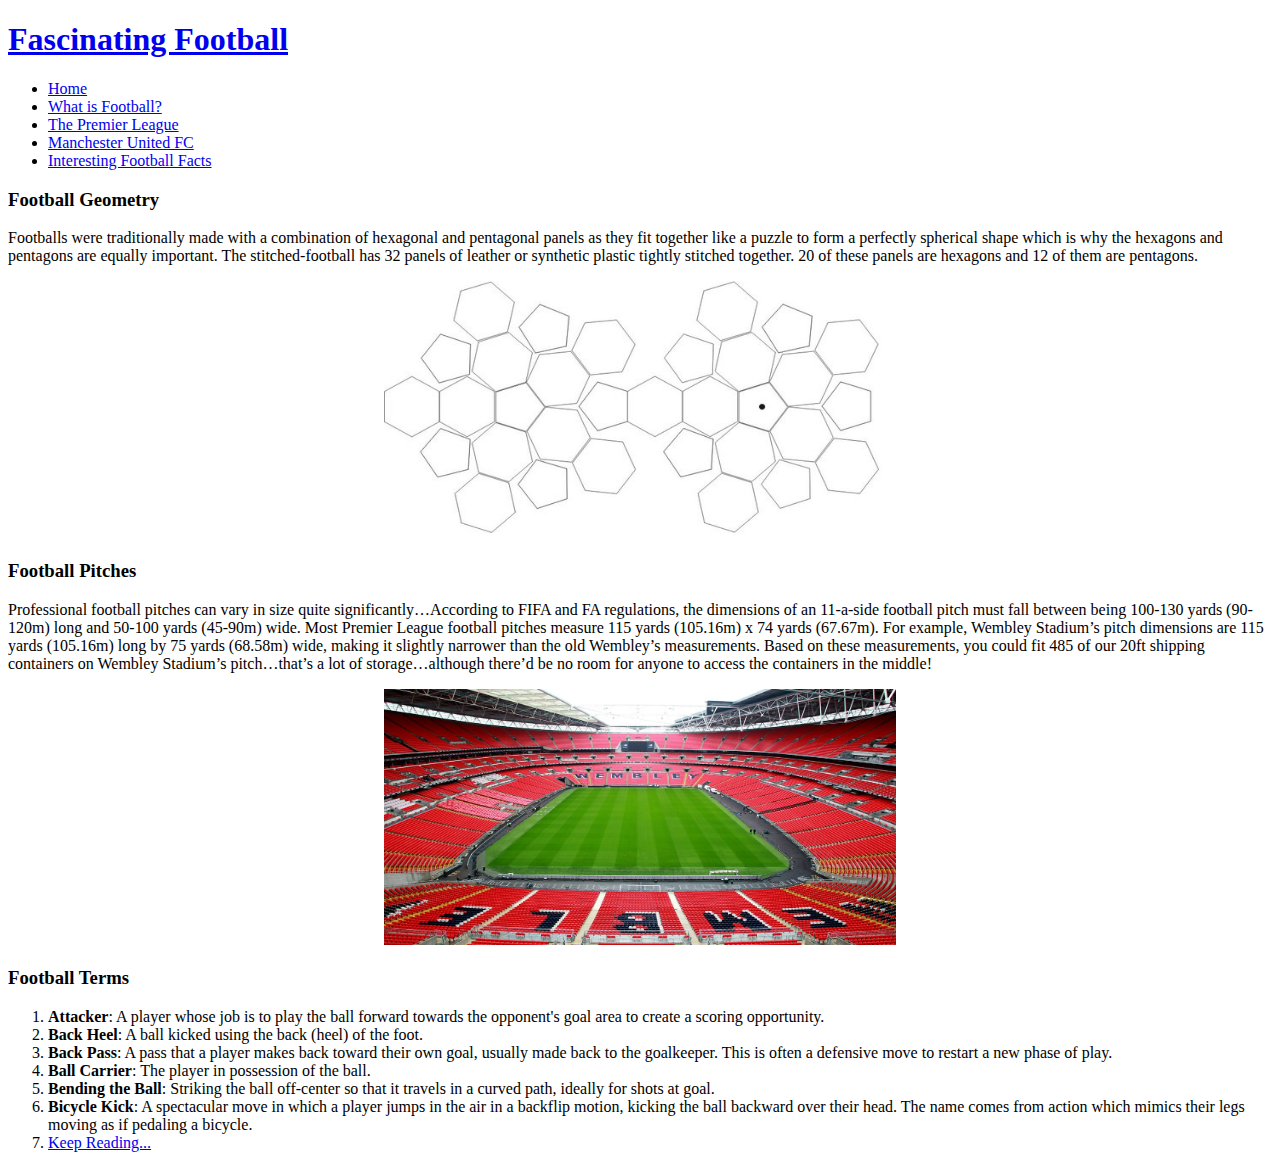
==== football-facts.html @ d6be0324 "Add files via upload" ====
<!DOCTYPE html>
<html lang="en">


	<head>
		<title>Football Fun</title>
		<meta charset="utf-8" />
		<meta name="viewport" content="width=device-width, initial-scale=1.0, user-scalable=no" />
		<link rel="stylesheet" href="assets/css/main.css" />
                
	</head>

	<body class="Manchester-united is-preload">

		<div id="page-wrapper">

			<!-- Header -->
				<section id="header">

					<!-- Logo -->
						<h1><a href="index.html">Fascinating Football</a></h1>

					<!-- Nav -->
						<nav id="nav">
							<ul>
								<li><a href="index.html">Home</a></li>
                                                                <li><a href="what-football.html">What is Football? </a></li>
								<li><a href="premier-league.html">The Premier League</a></li>
								<li><a href="manchester-united.html">Manchester United FC</a></li>
                                                                <li class="current"><a href="football-facts.gtml">Interesting Football Facts</a></li>
							</ul>
						</nav>

				</section>

			<!-- Main -->
				<section id="main">
					<div class="container">

						<!-- Content -->
							<article class="box post">
								<header>
									<h3>Football Geometry</h3>
                                                               
								<p> Footballs were traditionally made with a combination of hexagonal and pentagonal panels as they fit together like a puzzle to form a perfectly spherical shape which is why the hexagons and pentagons are equally important. The stitched-football has 32 panels of leather or synthetic plastic tightly stitched together. 20 of these panels are hexagons and 12 of them are pentagons. 								
                                                                </p>
                                                                </header>
                                                                <center>
 								      <a href="Ball Geometry" class="image featured"><img src="images/ball-geometry.jpg" alt="" style="width:512px;height:256px;" /></a>
                                                                </center>
                                               
								
								<section>
									<header>
										<h3>Football Pitches</h3>
									
									<p> Professional football pitches can vary in size quite significantly…According to FIFA and FA regulations, the dimensions of an 11-a-side football pitch must fall between being 100-130 yards (90-120m) long and 50-100 yards (45-90m) wide. Most Premier League football pitches measure 115 yards (105.16m) x 74 yards (67.67m). For example, Wembley Stadium’s pitch dimensions are 115 yards (105.16m) long by 75 yards (68.58m) wide, making it slightly narrower than the old Wembley’s measurements. Based on these measurements, you could fit 485 of our 20ft shipping containers on Wembley Stadium’s pitch…that’s a lot of storage…although there’d be no room for anyone to access the containers in the middle!
									</p>
                                                                        </header>
                                                                        <center>
 									      <a href="Wembley Pitch" class="image featured"><img src="images/wembley_pitch.jpg" alt="" style="width:512px;height:256px;" /></a>  
                                                                        </center>
								</section>

								<section>
									<header>
										<h3>Football Terms</h3>
									</header>
									<p>
								            <ol>
                                                                               <li><B>Attacker</B>: A player whose job is to play the ball forward towards the opponent's goal area to create a scoring opportunity.</li>
                                                                               <li><B>Back Heel</B>: A ball kicked using the back (heel) of the foot.</li>
                                                                               <li><B>Back Pass</B>: A pass that a player makes back toward their own goal, usually made back to the goalkeeper. This is often a defensive move to restart a new phase of play.</li>



                                                                               <li><B>Ball Carrier</B>: The player in possession of the ball.</li>
                                                                               <li><B>Bending the Ball</B>: Striking the ball off-center so that it travels in a curved path, ideally for shots at goal.</li>
                                                                               <li><B>Bicycle Kick</B>: A spectacular move in which a player jumps in the air in a backflip motion, kicking the ball backward over their head. The name comes from action which mimics their legs moving as if pedaling a bicycle.</li>
                                                                               <li><a href="https://www.topendsports.com/sport/soccer/terms.htm#:~:text=Football%20Terms,made%20back%20to%20the%20goalkeeper." target="_blank">Keep Reading...</a></li>
                                                                            </ol>
									</p>
								</section>
							</article>

					</div>
				</section>

		</div>

		<!-- Scripts -->
			<script src="assets/js/jquery.min.js"></script>
			<script src="assets/js/jquery.dropotron.min.js"></script>
			<script src="assets/js/browser.min.js"></script>
			<script src="assets/js/breakpoints.min.js"></script>
			<script src="assets/js/util.js"></script>
			<script src="assets/js/main.js"></script>

	</body>
</html>
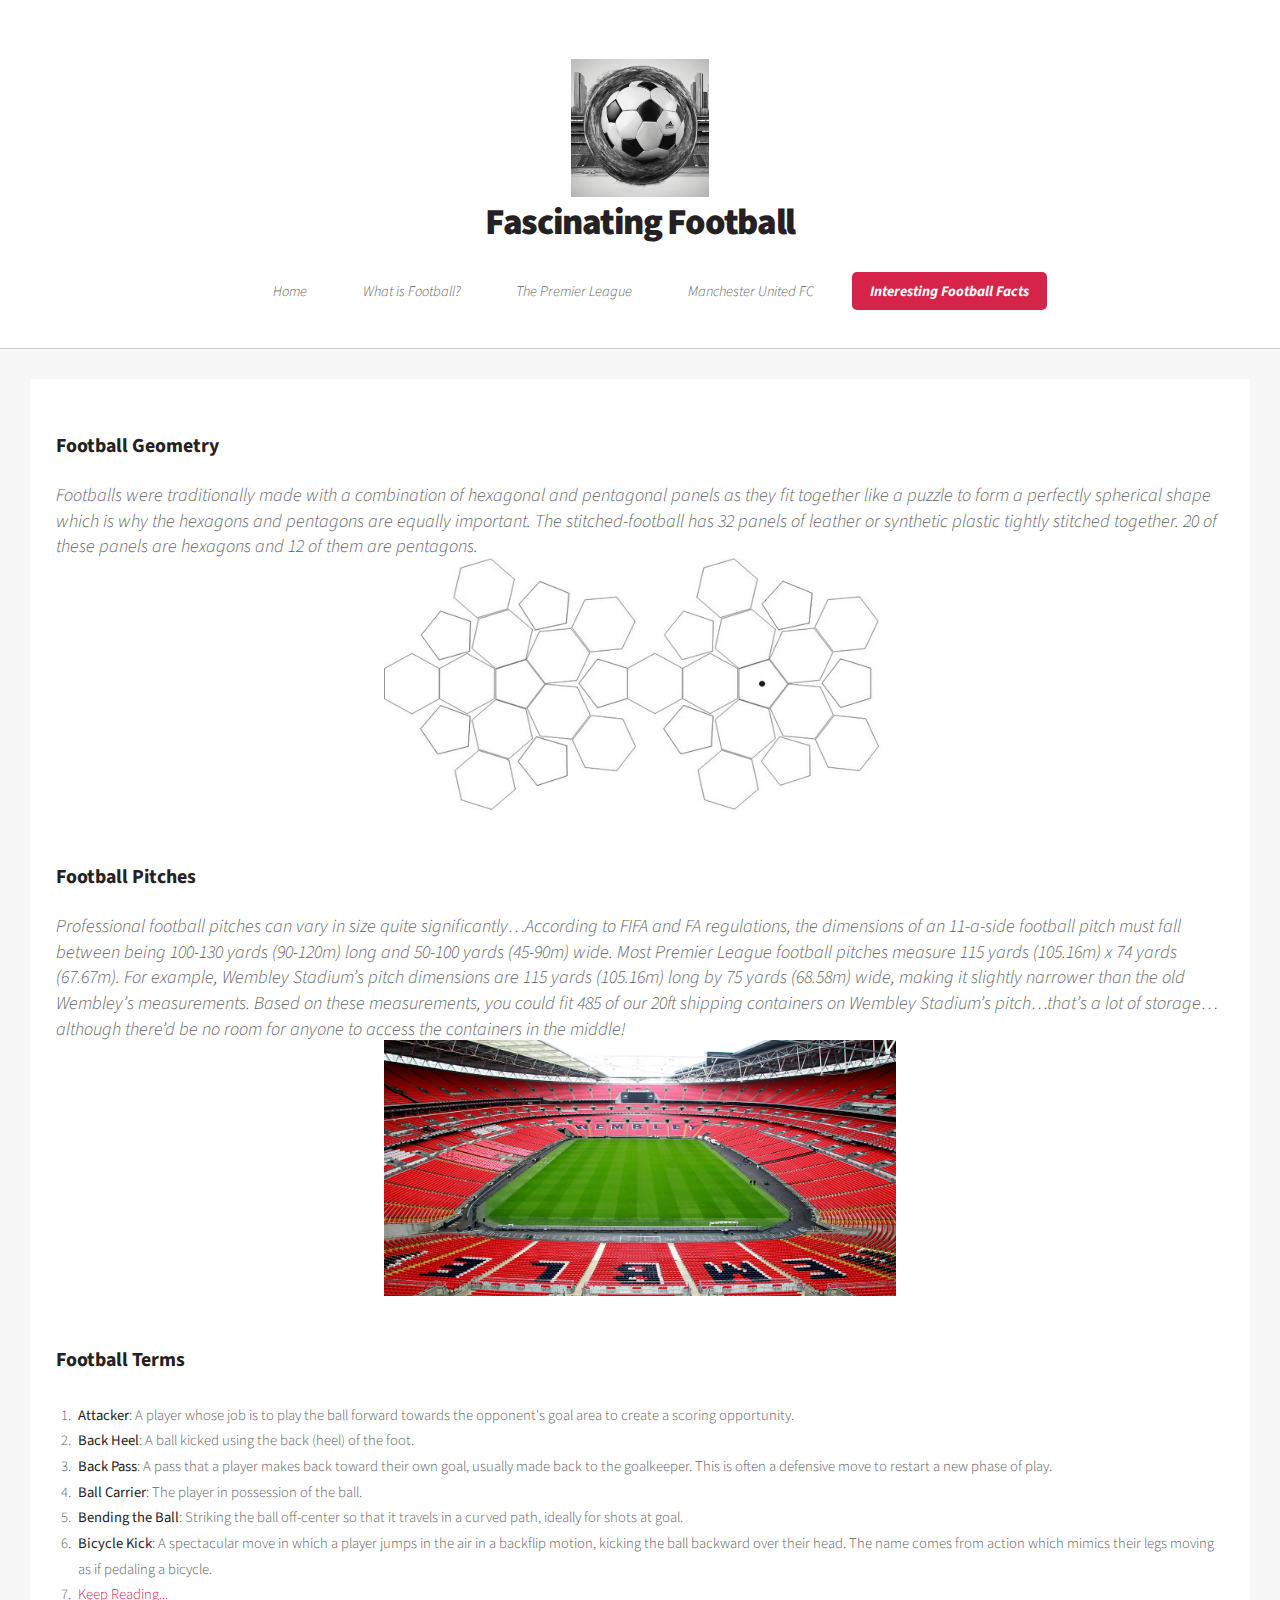
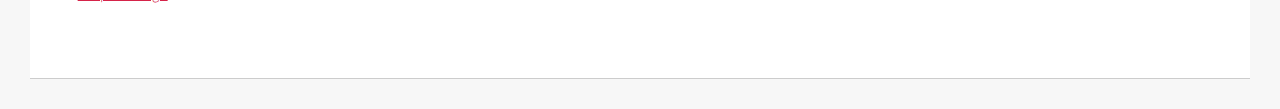
==== commit 293d723f: "Add files via upload" ====
--- a/football-facts.html
+++ b/football-facts.html
@@ -3,7 +3,7 @@
 
 
 	<head>
-		<title>Football Fun</title>
+		<title>Fascinating Football</title>
 		<meta charset="utf-8" />
 		<meta name="viewport" content="width=device-width, initial-scale=1.0, user-scalable=no" />
 		<link rel="stylesheet" href="assets/css/main.css" />
@@ -18,6 +18,7 @@
 				<section id="header">
 
 					<!-- Logo -->
+                                                <img class="ccc_logo" src="images/logo.jpeg" alt="Site logo" style width="138" height="138"/>
 						<h1><a href="index.html">Fascinating Football</a></h1>
 
 					<!-- Nav -->
--- a/assets/css/main.css
+++ b/assets/css/main.css
@@ -0,0 +1,2904 @@
+@import url("fontawesome-all.min.css");
+@import url("https://fonts.googleapis.com/css?family=Source+Sans+Pro:300,400,700,900,300italic");
+
+
+html, body, div, span, applet, object,
+iframe, h1, h2, h3, h4, h5, h6, p, blockquote,
+pre, a, abbr, acronym, address, big, cite,
+code, del, dfn, em, img, ins, kbd, q, s, samp,
+small, strike, strong, sub, sup, tt, var, b,
+u, i, center, dl, dt, dd, ol, ul, li, fieldset,
+form, label, legend, table, caption, tbody,
+tfoot, thead, tr, th, td, article, aside,
+canvas, details, embed, figure, figcaption,
+footer, header, hgroup, menu, nav, output, ruby,
+section, summary, time, mark, audio, video {
+	margin: 0;
+	padding: 0;
+	border: 0;
+	font-size: 100%;
+	font: inherit;
+	vertical-align: baseline;}
+
+article, aside, details, figcaption, figure,
+footer, header, hgroup, menu, nav, section {
+	display: block;}
+
+body {
+	line-height: 1;
+}
+
+ol, ul {
+	list-style: none;
+}
+
+blockquote, q {
+	quotes: none;
+}
+
+	blockquote:before, blockquote:after, q:before, q:after {
+		content: '';
+		content: none;
+	}
+
+table {
+	border-collapse: collapse;
+	border-spacing: 0;
+}
+
+body {
+	-webkit-text-size-adjust: none;
+}
+
+mark {
+	background-color: transparent;
+	color: inherit;
+}
+
+input::-moz-focus-inner {
+	border: 0;
+	padding: 0;
+}
+
+input, select, textarea {
+	-moz-appearance: none;
+	-webkit-appearance: none;
+	-ms-appearance: none;
+	appearance: none;
+}
+
+/* Basic */
+
+	html {
+		box-sizing: border-box;
+	}
+
+	*, *:before, *:after {
+		box-sizing: inherit;
+	}
+
+	body {
+		background: #252122;
+		background-image: url("images/bg02.png");
+	}
+
+		body.is-preload *, body.is-preload *:before, body.is-preload *:after {
+			-moz-animation: none !important;
+			-webkit-animation: none !important;
+			-ms-animation: none !important;
+			animation: none !important;
+			-moz-transition: none !important;
+			-webkit-transition: none !important;
+			-ms-transition: none !important;
+			transition: none !important;
+		}
+
+	body, input, textarea, select {
+		font-family: 'Source Sans Pro';
+		font-weight: 300;
+		color: #5d5d5d;
+		font-size: 14pt;
+		line-height: 1.75em;
+	}
+
+	strong, b {
+		color: #252122;
+		font-weight: 400;
+	}
+
+	i, em {
+		font-style: italic;
+	}
+
+	sub {
+		position: relative;
+		top: 0.5em;
+		font-size: 0.8em;
+	}
+
+	sup {
+		position: relative;
+		top: -0.5em;
+		font-size: 0.8em;
+	}
+
+	blockquote {
+		border-left: solid 0.75em #dddddd;
+		padding: 1em 0 1em 1.5em;
+		font-style: italic;
+	}
+
+	h1, h2, h3, h4, h5, h6 {
+		color: #252122;
+		font-weight: 700;
+	}
+
+	h1 a, h2 a, h3 a, h4 a, h5 a, h6 a {
+		color: inherit;
+		text-decoration: none;
+	}
+
+	h2 {
+		font-size: 1.5em;
+	}
+
+	h3 {
+		font-size: 1.35em;
+	}
+
+	a {
+		color: #d52349;
+		text-decoration: underline;
+	}
+
+		a:hover {
+			text-decoration: none;
+		}
+
+	br.clear {
+		clear: both;
+	}
+
+	hr {
+		border: 0;
+		border-top: solid 1px #dddddd;
+		height: 1px;
+		margin: 2em 0 2em 0;
+	}
+
+	p, ul, ol, dl, table {
+		margin-bottom: 2em;
+	}
+
+/* Container */
+
+	.container {
+		margin: 0 auto;
+		max-width: 100%;
+		width: 70em;
+	}
+
+		@media screen and (max-width: 1680px) {
+
+			.container {
+				width: 70em;
+			}
+
+		}
+
+		@media screen and (max-width: 1280px) {
+
+			.container {
+				width: calc(100% - 60px);
+			}
+
+		}
+
+		@media screen and (max-width: 980px) {
+
+			.container {
+				width: calc(100% - 80px);
+			}
+
+		}
+
+		@media screen and (max-width: 736px) {
+
+			.container {
+				width: calc(100% - 40px);
+			}
+
+		}
+
+/* Row */
+
+	.row {
+		display: flex;
+		flex-wrap: wrap;
+		box-sizing: border-box;
+		align-items: stretch;
+	}
+
+		.row > * {
+			box-sizing: border-box;
+		}
+
+		.row.gtr-uniform > * > :last-child {
+			margin-bottom: 0;
+		}
+
+		.row.aln-left {
+			justify-content: flex-start;
+		}
+
+		.row.aln-center {
+			justify-content: center;
+		}
+
+		.row.aln-right {
+			justify-content: flex-end;
+		}
+
+		.row.aln-top {
+			align-items: flex-start;
+		}
+
+		.row.aln-middle {
+			align-items: center;
+		}
+
+		.row.aln-bottom {
+			align-items: flex-end;
+		}
+
+		.row > .imp {
+			order: -1;
+		}
+
+		.row > .col-1 {
+			width: 8.33333%;
+		}
+
+		.row > .off-1 {
+			margin-left: 8.33333%;
+		}
+
+		.row > .col-2 {
+			width: 16.66667%;
+		}
+
+		.row > .off-2 {
+			margin-left: 16.66667%;
+		}
+
+		.row > .col-3 {
+			width: 25%;
+		}
+
+		.row > .off-3 {
+			margin-left: 25%;
+		}
+
+		.row > .col-4 {
+			width: 33.33333%;
+		}
+
+		.row > .off-4 {
+			margin-left: 33.33333%;
+		}
+
+		.row > .col-5 {
+			width: 41.66667%;
+		}
+
+		.row > .off-5 {
+			margin-left: 41.66667%;
+		}
+
+		.row > .col-6 {
+			width: 50%;
+		}
+
+		.row > .off-6 {
+			margin-left: 50%;
+		}
+
+		.row > .col-7 {
+			width: 58.33333%;
+		}
+
+		.row > .off-7 {
+			margin-left: 58.33333%;
+		}
+
+		.row > .col-8 {
+			width: 66.66667%;
+		}
+
+		.row > .off-8 {
+			margin-left: 66.66667%;
+		}
+
+		.row > .col-9 {
+			width: 75%;
+		}
+
+		.row > .off-9 {
+			margin-left: 75%;
+		}
+
+		.row > .col-10 {
+			width: 83.33333%;
+		}
+
+		.row > .off-10 {
+			margin-left: 83.33333%;
+		}
+
+		.row > .col-11 {
+			width: 91.66667%;
+		}
+
+		.row > .off-11 {
+			margin-left: 91.66667%;
+		}
+
+		.row > .col-12 {
+			width: 100%;
+		}
+
+		.row > .off-12 {
+			margin-left: 100%;
+		}
+
+		.row.gtr-0 {
+			margin-top: 0px;
+			margin-left: 0px;
+		}
+
+			.row.gtr-0 > * {
+				padding: 0px 0 0 0px;
+			}
+
+			.row.gtr-0.gtr-uniform {
+				margin-top: 0px;
+			}
+
+				.row.gtr-0.gtr-uniform > * {
+					padding-top: 0px;
+				}
+
+		.row.gtr-25 {
+			margin-top: -12.5px;
+			margin-left: -12.5px;
+		}
+
+			.row.gtr-25 > * {
+				padding: 12.5px 0 0 12.5px;
+			}
+
+			.row.gtr-25.gtr-uniform {
+				margin-top: -12.5px;
+			}
+
+				.row.gtr-25.gtr-uniform > * {
+					padding-top: 12.5px;
+				}
+
+		.row.gtr-50 {
+			margin-top: -25px;
+			margin-left: -25px;
+		}
+
+			.row.gtr-50 > * {
+				padding: 25px 0 0 25px;
+			}
+
+			.row.gtr-50.gtr-uniform {
+				margin-top: -25px;
+			}
+
+				.row.gtr-50.gtr-uniform > * {
+					padding-top: 25px;
+				}
+
+		.row {
+			margin-top: -50px;
+			margin-left: -50px;
+		}
+
+			.row > * {
+				padding: 50px 0 0 50px;
+			}
+
+			.row.gtr-uniform {
+				margin-top: -50px;
+			}
+
+				.row.gtr-uniform > * {
+					padding-top: 50px;
+				}
+
+		.row.gtr-150 {
+			margin-top: -75px;
+			margin-left: -75px;
+		}
+
+			.row.gtr-150 > * {
+				padding: 75px 0 0 75px;
+			}
+
+			.row.gtr-150.gtr-uniform {
+				margin-top: -75px;
+			}
+
+				.row.gtr-150.gtr-uniform > * {
+					padding-top: 75px;
+				}
+
+		.row.gtr-200 {
+			margin-top: -100px;
+			margin-left: -100px;
+		}
+
+			.row.gtr-200 > * {
+				padding: 100px 0 0 100px;
+			}
+
+			.row.gtr-200.gtr-uniform {
+				margin-top: -100px;
+			}
+
+				.row.gtr-200.gtr-uniform > * {
+					padding-top: 100px;
+				}
+
+		@media screen and (max-width: 1680px) {
+
+			.row {
+				display: flex;
+				flex-wrap: wrap;
+				box-sizing: border-box;
+				align-items: stretch;
+			}
+
+				.row > * {
+					box-sizing: border-box;
+				}
+
+				.row.gtr-uniform > * > :last-child {
+					margin-bottom: 0;
+				}
+
+				.row.aln-left {
+					justify-content: flex-start;
+				}
+
+				.row.aln-center {
+					justify-content: center;
+				}
+
+				.row.aln-right {
+					justify-content: flex-end;
+				}
+
+				.row.aln-top {
+					align-items: flex-start;
+				}
+
+				.row.aln-middle {
+					align-items: center;
+				}
+
+				.row.aln-bottom {
+					align-items: flex-end;
+				}
+
+				.row > .imp-xlarge {
+					order: -1;
+				}
+
+				.row > .col-1-xlarge {
+					width: 8.33333%;
+				}
+
+				.row > .off-1-xlarge {
+					margin-left: 8.33333%;
+				}
+
+				.row > .col-2-xlarge {
+					width: 16.66667%;
+				}
+
+				.row > .off-2-xlarge {
+					margin-left: 16.66667%;
+				}
+
+				.row > .col-3-xlarge {
+					width: 25%;
+				}
+
+				.row > .off-3-xlarge {
+					margin-left: 25%;
+				}
+
+				.row > .col-4-xlarge {
+					width: 33.33333%;
+				}
+
+				.row > .off-4-xlarge {
+					margin-left: 33.33333%;
+				}
+
+				.row > .col-5-xlarge {
+					width: 41.66667%;
+				}
+
+				.row > .off-5-xlarge {
+					margin-left: 41.66667%;
+				}
+
+				.row > .col-6-xlarge {
+					width: 50%;
+				}
+
+				.row > .off-6-xlarge {
+					margin-left: 50%;
+				}
+
+				.row > .col-7-xlarge {
+					width: 58.33333%;
+				}
+
+				.row > .off-7-xlarge {
+					margin-left: 58.33333%;
+				}
+
+				.row > .col-8-xlarge {
+					width: 66.66667%;
+				}
+
+				.row > .off-8-xlarge {
+					margin-left: 66.66667%;
+				}
+
+				.row > .col-9-xlarge {
+					width: 75%;
+				}
+
+				.row > .off-9-xlarge {
+					margin-left: 75%;
+				}
+
+				.row > .col-10-xlarge {
+					width: 83.33333%;
+				}
+
+				.row > .off-10-xlarge {
+					margin-left: 83.33333%;
+				}
+
+				.row > .col-11-xlarge {
+					width: 91.66667%;
+				}
+
+				.row > .off-11-xlarge {
+					margin-left: 91.66667%;
+				}
+
+				.row > .col-12-xlarge {
+					width: 100%;
+				}
+
+				.row > .off-12-xlarge {
+					margin-left: 100%;
+				}
+
+				.row.gtr-0 {
+					margin-top: 0px;
+					margin-left: 0px;
+				}
+
+					.row.gtr-0 > * {
+						padding: 0px 0 0 0px;
+					}
+
+					.row.gtr-0.gtr-uniform {
+						margin-top: 0px;
+					}
+
+						.row.gtr-0.gtr-uniform > * {
+							padding-top: 0px;
+						}
+
+				.row.gtr-25 {
+					margin-top: -12.5px;
+					margin-left: -12.5px;
+				}
+
+					.row.gtr-25 > * {
+						padding: 12.5px 0 0 12.5px;
+					}
+
+					.row.gtr-25.gtr-uniform {
+						margin-top: -12.5px;
+					}
+
+						.row.gtr-25.gtr-uniform > * {
+							padding-top: 12.5px;
+						}
+
+				.row.gtr-50 {
+					margin-top: -25px;
+					margin-left: -25px;
+				}
+
+					.row.gtr-50 > * {
+						padding: 25px 0 0 25px;
+					}
+
+					.row.gtr-50.gtr-uniform {
+						margin-top: -25px;
+					}
+
+						.row.gtr-50.gtr-uniform > * {
+							padding-top: 25px;
+						}
+
+				.row {
+					margin-top: -50px;
+					margin-left: -50px;
+				}
+
+					.row > * {
+						padding: 50px 0 0 50px;
+					}
+
+					.row.gtr-uniform {
+						margin-top: -50px;
+					}
+
+						.row.gtr-uniform > * {
+							padding-top: 50px;
+						}
+
+				.row.gtr-150 {
+					margin-top: -75px;
+					margin-left: -75px;
+				}
+
+					.row.gtr-150 > * {
+						padding: 75px 0 0 75px;
+					}
+
+					.row.gtr-150.gtr-uniform {
+						margin-top: -75px;
+					}
+
+						.row.gtr-150.gtr-uniform > * {
+							padding-top: 75px;
+						}
+
+				.row.gtr-200 {
+					margin-top: -100px;
+					margin-left: -100px;
+				}
+
+					.row.gtr-200 > * {
+						padding: 100px 0 0 100px;
+					}
+
+					.row.gtr-200.gtr-uniform {
+						margin-top: -100px;
+					}
+
+						.row.gtr-200.gtr-uniform > * {
+							padding-top: 100px;
+						}
+
+		}
+
+		@media screen and (max-width: 1280px) {
+
+			.row {
+				display: flex;
+				flex-wrap: wrap;
+				box-sizing: border-box;
+				align-items: stretch;
+			}
+
+				.row > * {
+					box-sizing: border-box;
+				}
+
+				.row.gtr-uniform > * > :last-child {
+					margin-bottom: 0;
+				}
+
+				.row.aln-left {
+					justify-content: flex-start;
+				}
+
+				.row.aln-center {
+					justify-content: center;
+				}
+
+				.row.aln-right {
+					justify-content: flex-end;
+				}
+
+				.row.aln-top {
+					align-items: flex-start;
+				}
+
+				.row.aln-middle {
+					align-items: center;
+				}
+
+				.row.aln-bottom {
+					align-items: flex-end;
+				}
+
+				.row > .imp-large {
+					order: -1;
+				}
+
+				.row > .col-1-large {
+					width: 8.33333%;
+				}
+
+				.row > .off-1-large {
+					margin-left: 8.33333%;
+				}
+
+				.row > .col-2-large {
+					width: 16.66667%;
+				}
+
+				.row > .off-2-large {
+					margin-left: 16.66667%;
+				}
+
+				.row > .col-3-large {
+					width: 25%;
+				}
+
+				.row > .off-3-large {
+					margin-left: 25%;
+				}
+
+				.row > .col-4-large {
+					width: 33.33333%;
+				}
+
+				.row > .off-4-large {
+					margin-left: 33.33333%;
+				}
+
+				.row > .col-5-large {
+					width: 41.66667%;
+				}
+
+				.row > .off-5-large {
+					margin-left: 41.66667%;
+				}
+
+				.row > .col-6-large {
+					width: 50%;
+				}
+
+				.row > .off-6-large {
+					margin-left: 50%;
+				}
+
+				.row > .col-7-large {
+					width: 58.33333%;
+				}
+
+				.row > .off-7-large {
+					margin-left: 58.33333%;
+				}
+
+				.row > .col-8-large {
+					width: 66.66667%;
+				}
+
+				.row > .off-8-large {
+					margin-left: 66.66667%;
+				}
+
+				.row > .col-9-large {
+					width: 75%;
+				}
+
+				.row > .off-9-large {
+					margin-left: 75%;
+				}
+
+				.row > .col-10-large {
+					width: 83.33333%;
+				}
+
+				.row > .off-10-large {
+					margin-left: 83.33333%;
+				}
+
+				.row > .col-11-large {
+					width: 91.66667%;
+				}
+
+				.row > .off-11-large {
+					margin-left: 91.66667%;
+				}
+
+				.row > .col-12-large {
+					width: 100%;
+				}
+
+				.row > .off-12-large {
+					margin-left: 100%;
+				}
+
+				.row.gtr-0 {
+					margin-top: 0px;
+					margin-left: 0px;
+				}
+
+					.row.gtr-0 > * {
+						padding: 0px 0 0 0px;
+					}
+
+					.row.gtr-0.gtr-uniform {
+						margin-top: 0px;
+					}
+
+						.row.gtr-0.gtr-uniform > * {
+							padding-top: 0px;
+						}
+
+				.row.gtr-25 {
+					margin-top: -7.5px;
+					margin-left: -7.5px;
+				}
+
+					.row.gtr-25 > * {
+						padding: 7.5px 0 0 7.5px;
+					}
+
+					.row.gtr-25.gtr-uniform {
+						margin-top: -7.5px;
+					}
+
+						.row.gtr-25.gtr-uniform > * {
+							padding-top: 7.5px;
+						}
+
+				.row.gtr-50 {
+					margin-top: -15px;
+					margin-left: -15px;
+				}
+
+					.row.gtr-50 > * {
+						padding: 15px 0 0 15px;
+					}
+
+					.row.gtr-50.gtr-uniform {
+						margin-top: -15px;
+					}
+
+						.row.gtr-50.gtr-uniform > * {
+							padding-top: 15px;
+						}
+
+				.row {
+					margin-top: -30px;
+					margin-left: -30px;
+				}
+
+					.row > * {
+						padding: 30px 0 0 30px;
+					}
+
+					.row.gtr-uniform {
+						margin-top: -30px;
+					}
+
+						.row.gtr-uniform > * {
+							padding-top: 30px;
+						}
+
+				.row.gtr-150 {
+					margin-top: -45px;
+					margin-left: -45px;
+				}
+
+					.row.gtr-150 > * {
+						padding: 45px 0 0 45px;
+					}
+
+					.row.gtr-150.gtr-uniform {
+						margin-top: -45px;
+					}
+
+						.row.gtr-150.gtr-uniform > * {
+							padding-top: 45px;
+						}
+
+				.row.gtr-200 {
+					margin-top: -60px;
+					margin-left: -60px;
+				}
+
+					.row.gtr-200 > * {
+						padding: 60px 0 0 60px;
+					}
+
+					.row.gtr-200.gtr-uniform {
+						margin-top: -60px;
+					}
+
+						.row.gtr-200.gtr-uniform > * {
+							padding-top: 60px;
+						}
+
+		}
+
+		@media screen and (max-width: 980px) {
+
+			.row {
+				display: flex;
+				flex-wrap: wrap;
+				box-sizing: border-box;
+				align-items: stretch;
+			}
+
+				.row > * {
+					box-sizing: border-box;
+				}
+
+				.row.gtr-uniform > * > :last-child {
+					margin-bottom: 0;
+				}
+
+				.row.aln-left {
+					justify-content: flex-start;
+				}
+
+				.row.aln-center {
+					justify-content: center;
+				}
+
+				.row.aln-right {
+					justify-content: flex-end;
+				}
+
+				.row.aln-top {
+					align-items: flex-start;
+				}
+
+				.row.aln-middle {
+					align-items: center;
+				}
+
+				.row.aln-bottom {
+					align-items: flex-end;
+				}
+
+				.row > .imp-medium {
+					order: -1;
+				}
+
+				.row > .col-1-medium {
+					width: 8.33333%;
+				}
+
+				.row > .off-1-medium {
+					margin-left: 8.33333%;
+				}
+
+				.row > .col-2-medium {
+					width: 16.66667%;
+				}
+
+				.row > .off-2-medium {
+					margin-left: 16.66667%;
+				}
+
+				.row > .col-3-medium {
+					width: 25%;
+				}
+
+				.row > .off-3-medium {
+					margin-left: 25%;
+				}
+
+				.row > .col-4-medium {
+					width: 33.33333%;
+				}
+
+				.row > .off-4-medium {
+					margin-left: 33.33333%;
+				}
+
+				.row > .col-5-medium {
+					width: 41.66667%;
+				}
+
+				.row > .off-5-medium {
+					margin-left: 41.66667%;
+				}
+
+				.row > .col-6-medium {
+					width: 50%;
+				}
+
+				.row > .off-6-medium {
+					margin-left: 50%;
+				}
+
+				.row > .col-7-medium {
+					width: 58.33333%;
+				}
+
+				.row > .off-7-medium {
+					margin-left: 58.33333%;
+				}
+
+				.row > .col-8-medium {
+					width: 66.66667%;
+				}
+
+				.row > .off-8-medium {
+					margin-left: 66.66667%;
+				}
+
+				.row > .col-9-medium {
+					width: 75%;
+				}
+
+				.row > .off-9-medium {
+					margin-left: 75%;
+				}
+
+				.row > .col-10-medium {
+					width: 83.33333%;
+				}
+
+				.row > .off-10-medium {
+					margin-left: 83.33333%;
+				}
+
+				.row > .col-11-medium {
+					width: 91.66667%;
+				}
+
+				.row > .off-11-medium {
+					margin-left: 91.66667%;
+				}
+
+				.row > .col-12-medium {
+					width: 100%;
+				}
+
+				.row > .off-12-medium {
+					margin-left: 100%;
+				}
+
+				.row.gtr-0 {
+					margin-top: 0px;
+					margin-left: 0px;
+				}
+
+					.row.gtr-0 > * {
+						padding: 0px 0 0 0px;
+					}
+
+					.row.gtr-0.gtr-uniform {
+						margin-top: 0px;
+					}
+
+						.row.gtr-0.gtr-uniform > * {
+							padding-top: 0px;
+						}
+
+				.row.gtr-25 {
+					margin-top: -10px;
+					margin-left: -10px;
+				}
+
+					.row.gtr-25 > * {
+						padding: 10px 0 0 10px;
+					}
+
+					.row.gtr-25.gtr-uniform {
+						margin-top: -10px;
+					}
+
+						.row.gtr-25.gtr-uniform > * {
+							padding-top: 10px;
+						}
+
+				.row.gtr-50 {
+					margin-top: -20px;
+					margin-left: -20px;
+				}
+
+					.row.gtr-50 > * {
+						padding: 20px 0 0 20px;
+					}
+
+					.row.gtr-50.gtr-uniform {
+						margin-top: -20px;
+					}
+
+						.row.gtr-50.gtr-uniform > * {
+							padding-top: 20px;
+						}
+
+				.row {
+					margin-top: -40px;
+					margin-left: -40px;
+				}
+
+					.row > * {
+						padding: 40px 0 0 40px;
+					}
+
+					.row.gtr-uniform {
+						margin-top: -40px;
+					}
+
+						.row.gtr-uniform > * {
+							padding-top: 40px;
+						}
+
+				.row.gtr-150 {
+					margin-top: -60px;
+					margin-left: -60px;
+				}
+
+					.row.gtr-150 > * {
+						padding: 60px 0 0 60px;
+					}
+
+					.row.gtr-150.gtr-uniform {
+						margin-top: -60px;
+					}
+
+						.row.gtr-150.gtr-uniform > * {
+							padding-top: 60px;
+						}
+
+				.row.gtr-200 {
+					margin-top: -80px;
+					margin-left: -80px;
+				}
+
+					.row.gtr-200 > * {
+						padding: 80px 0 0 80px;
+					}
+
+					.row.gtr-200.gtr-uniform {
+						margin-top: -80px;
+					}
+
+						.row.gtr-200.gtr-uniform > * {
+							padding-top: 80px;
+						}
+
+		}
+
+		@media screen and (max-width: 736px) {
+
+			.row {
+				display: flex;
+				flex-wrap: wrap;
+				box-sizing: border-box;
+				align-items: stretch;
+			}
+
+				.row > * {
+					box-sizing: border-box;
+				}
+
+				.row.gtr-uniform > * > :last-child {
+					margin-bottom: 0;
+				}
+
+				.row.aln-left {
+					justify-content: flex-start;
+				}
+
+				.row.aln-center {
+					justify-content: center;
+				}
+
+				.row.aln-right {
+					justify-content: flex-end;
+				}
+
+				.row.aln-top {
+					align-items: flex-start;
+				}
+
+				.row.aln-middle {
+					align-items: center;
+				}
+
+				.row.aln-bottom {
+					align-items: flex-end;
+				}
+
+				.row > .imp-small {
+					order: -1;
+				}
+
+				.row > .col-1-small {
+					width: 8.33333%;
+				}
+
+				.row > .off-1-small {
+					margin-left: 8.33333%;
+				}
+
+				.row > .col-2-small {
+					width: 16.66667%;
+				}
+
+				.row > .off-2-small {
+					margin-left: 16.66667%;
+				}
+
+				.row > .col-3-small {
+					width: 25%;
+				}
+
+				.row > .off-3-small {
+					margin-left: 25%;
+				}
+
+				.row > .col-4-small {
+					width: 33.33333%;
+				}
+
+				.row > .off-4-small {
+					margin-left: 33.33333%;
+				}
+
+				.row > .col-5-small {
+					width: 41.66667%;
+				}
+
+				.row > .off-5-small {
+					margin-left: 41.66667%;
+				}
+
+				.row > .col-6-small {
+					width: 50%;
+				}
+
+				.row > .off-6-small {
+					margin-left: 50%;
+				}
+
+				.row > .col-7-small {
+					width: 58.33333%;
+				}
+
+				.row > .off-7-small {
+					margin-left: 58.33333%;
+				}
+
+				.row > .col-8-small {
+					width: 66.66667%;
+				}
+
+				.row > .off-8-small {
+					margin-left: 66.66667%;
+				}
+
+				.row > .col-9-small {
+					width: 75%;
+				}
+
+				.row > .off-9-small {
+					margin-left: 75%;
+				}
+
+				.row > .col-10-small {
+					width: 83.33333%;
+				}
+
+				.row > .off-10-small {
+					margin-left: 83.33333%;
+				}
+
+				.row > .col-11-small {
+					width: 91.66667%;
+				}
+
+				.row > .off-11-small {
+					margin-left: 91.66667%;
+				}
+
+				.row > .col-12-small {
+					width: 100%;
+				}
+
+				.row > .off-12-small {
+					margin-left: 100%;
+				}
+
+				.row.gtr-0 {
+					margin-top: 0px;
+					margin-left: 0px;
+				}
+
+					.row.gtr-0 > * {
+						padding: 0px 0 0 0px;
+					}
+
+					.row.gtr-0.gtr-uniform {
+						margin-top: 0px;
+					}
+
+						.row.gtr-0.gtr-uniform > * {
+							padding-top: 0px;
+						}
+
+				.row.gtr-25 {
+					margin-top: -5px;
+					margin-left: -5px;
+				}
+
+					.row.gtr-25 > * {
+						padding: 5px 0 0 5px;
+					}
+
+					.row.gtr-25.gtr-uniform {
+						margin-top: -5px;
+					}
+
+						.row.gtr-25.gtr-uniform > * {
+							padding-top: 5px;
+						}
+
+				.row.gtr-50 {
+					margin-top: -10px;
+					margin-left: -10px;
+				}
+
+					.row.gtr-50 > * {
+						padding: 10px 0 0 10px;
+					}
+
+					.row.gtr-50.gtr-uniform {
+						margin-top: -10px;
+					}
+
+						.row.gtr-50.gtr-uniform > * {
+							padding-top: 10px;
+						}
+
+				.row {
+					margin-top: -20px;
+					margin-left: -20px;
+				}
+
+					.row > * {
+						padding: 20px 0 0 20px;
+					}
+
+					.row.gtr-uniform {
+						margin-top: -20px;
+					}
+
+						.row.gtr-uniform > * {
+							padding-top: 20px;
+						}
+
+				.row.gtr-150 {
+					margin-top: -30px;
+					margin-left: -30px;
+				}
+
+					.row.gtr-150 > * {
+						padding: 30px 0 0 30px;
+					}
+
+					.row.gtr-150.gtr-uniform {
+						margin-top: -30px;
+					}
+
+						.row.gtr-150.gtr-uniform > * {
+							padding-top: 30px;
+						}
+
+				.row.gtr-200 {
+					margin-top: -40px;
+					margin-left: -40px;
+				}
+
+					.row.gtr-200 > * {
+						padding: 40px 0 0 40px;
+					}
+
+					.row.gtr-200.gtr-uniform {
+						margin-top: -40px;
+					}
+
+						.row.gtr-200.gtr-uniform > * {
+							padding-top: 40px;
+						}
+
+		}
+
+/* Form */
+
+	form label {
+		display: block;
+		color: #252122;
+		font-weight: 400;
+		margin: 0 0 0.5em 0;
+	}
+
+	form input[type=text],
+	form input[type=email],
+	form input[type=password],
+	form select,
+	form textarea {
+		-webkit-appearance: none;
+		display: block;
+		border: 0;
+		padding: 0.75em 1em;
+		font-size: 1em;
+		border-radius: 5px;
+		border: solid 1px #dddddd;
+		background: #fff;
+		width: 100%;
+	}
+
+		form input[type=text]:focus,
+		form input[type=email]:focus,
+		form input[type=password]:focus,
+		form select:focus,
+		form textarea:focus {
+			box-shadow: inset 0px 0px 1px 1px #43bff0;
+		}
+
+	form textarea {
+		height: 15em;
+	}
+
+	form ::-webkit-input-placeholder {
+		color: #555 !important;
+	}
+
+	form :-moz-placeholder {
+		color: #555 !important;
+	}
+
+	form ::-moz-placeholder {
+		color: #555 !important;
+	}
+
+	form :-ms-input-placeholder {
+		color: #555 !important;
+	}
+
+	form ::-moz-focus-inner {
+		border: 0;
+	}
+
+/* Tables */
+
+	table {
+		width: 100%;
+	}
+
+		table tr {
+			border-top: solid 1px #dddddd;
+		}
+
+			table tr:first-child {
+				border-top: 0;
+			}
+
+		table td {
+			padding: 0.5em 1em 0.5em 1em;
+		}
+
+		table th {
+			text-align: left;
+			padding: 0.5em 1em 0.5em 1em;
+			font-weight: 700;
+			margin: 0 0 1em 0;
+		}
+
+		table thead {
+			border-bottom: solid 2px #dddddd;
+		}
+
+/* Section/Article */
+
+	section, article {
+		margin-bottom: 2.5em;
+	}
+
+		section > :last-child, section:last-child, article > :last-child, article:last-child {
+			margin-bottom: 0;
+		}
+
+	header {
+		margin: 0 0 1.5em 0;
+	}
+
+		header > p {
+			display: block;
+			font-style: italic;
+			margin: 0.5em 0 0 0;
+			padding-bottom: 0.5em;
+		}
+
+		header.major {
+			position: relative;
+			text-align: center;
+			border-top: solid 1px #ccc;
+			top: 1em;
+			margin: 0 0 3em 0;
+		}
+
+			header.major h2 {
+				background: #fff;
+				position: relative;
+				top: -0.65em;
+				display: inline;
+				margin: 0;
+				padding: 0 1em 0 1em;
+			}
+
+	footer {
+		margin: 2.25em 0 0 0;
+	}
+
+/* Box */
+
+	.box {
+		background: #ffffff;
+		border-bottom: solid 1px #ccc;
+		padding: 2.75em 1.75em 2.75em 1.75em;
+	}
+
+		.box .image.featured {
+			position: relative;
+			width: auto;
+			left: 1.75em;
+			top: 1.75em;
+			margin: -4.5em 0 4.25em -3.5em;
+		}
+
+		.box.post header {
+			padding-top: 1em;
+			margin: 0 0 2em 0;
+		}
+
+		.box.post h2 {
+			font-size: 2.5em;
+			letter-spacing: -0.015em;
+		}
+
+		.box.post header > p {
+			margin-top: 1.25em;
+			font-size: 1.25em;
+		}
+
+		.box footer ul.actions {
+			margin-bottom: 0;
+		}
+
+/* Button */
+
+	input[type="button"],
+	input[type="submit"],
+	input[type="reset"],
+	button,
+	.button {
+		-webkit-appearance: none;
+		display: inline-block;
+		text-decoration: none;
+		cursor: pointer;
+		border: 0;
+		border-radius: 5px;
+		background: #d52349;
+		color: #fff !important;
+		font-weight: 700;
+		outline: 0;
+		font-size: 1.1em;
+		padding: 0.65em 1.5em 0.65em 1.5em;
+		text-align: center;
+		-moz-transition: background-color .25s ease-in-out;
+		-webkit-transition: background-color .25s ease-in-out;
+		-ms-transition: background-color .25s ease-in-out;
+		transition: background-color .25s ease-in-out;
+	}
+
+		input[type="button"]:hover,
+		input[type="submit"]:hover,
+		input[type="reset"]:hover,
+		button:hover,
+		.button:hover {
+			background: #e53359;
+		}
+
+		input[type="button"]:active,
+		input[type="submit"]:active,
+		input[type="reset"]:active,
+		button:active,
+		.button:active {
+			background: #c51349;
+		}
+
+		input[type="button"].alt,
+		input[type="submit"].alt,
+		input[type="reset"].alt,
+		button.alt,
+		.button.alt {
+			background: #252122;
+		}
+
+			input[type="button"].alt:hover,
+			input[type="submit"].alt:hover,
+			input[type="reset"].alt:hover,
+			button.alt:hover,
+			.button.alt:hover {
+				background: #353132;
+			}
+
+			input[type="button"].alt:active,
+			input[type="submit"].alt:active,
+			input[type="reset"].alt:active,
+			button.alt:active,
+			.button.alt:active {
+				background: #151112;
+			}
+
+		input[type="button"].icon:before,
+		input[type="submit"].icon:before,
+		input[type="reset"].icon:before,
+		button.icon:before,
+		.button.icon:before {
+			opacity: 0.35;
+			position: relative;
+			top: 0.05em;
+			margin-right: 0.75em;
+		}
+
+		input[type="button"].large,
+		input[type="submit"].large,
+		input[type="reset"].large,
+		button.large,
+		.button.large {
+			font-size: 1.5em;
+			padding: 0.75em 1.5em 0.75em 1.5em;
+		}
+
+/* Image */
+
+	.image {
+		display: inline-block;
+		outline: 0;
+	}
+
+		.image img {
+			display: block;
+			width: 100%;
+		}
+
+		.image.centered {
+			display: block;
+			margin: 0 0 2em 0;
+		}
+
+			.image.centered img {
+				margin: 0 auto;
+				width: auto;
+			}
+
+		.image.featured {
+			display: block;
+			width: 100%;
+			margin: 0 0 2em 0;
+		}
+
+		.image.left {
+			float: left;
+			margin: 0 2em 2em 0;
+		}
+
+/* List */
+
+	ul {
+		list-style: disc;
+		padding-left: 1em;
+	}
+
+		ul li {
+			padding-left: 0.5em;
+		}
+
+	ol {
+		list-style: decimal;
+		padding-left: 1.25em;
+	}
+
+		ol li {
+			padding-left: 0.25em;
+		}
+
+/* Actions */
+
+	ul.actions {
+		list-style: none;
+		padding-left: 0;
+	}
+
+		ul.actions li {
+			display: inline-block;
+			margin-left: 1em;
+			padding-left: 0;
+		}
+
+			ul.actions li:first-child {
+				margin-left: 0;
+			}
+
+/* Links */
+
+	ul.links {
+		list-style: none;
+		padding-left: 0;
+	}
+
+		ul.links li {
+			display: inline-block;
+			border-left: solid 1px rgba(255, 255, 255, 0.05);
+			padding: 0 0 0 1em;
+			margin: 0 0 0 1em;
+		}
+
+			ul.links li:first-child {
+				border-left: 0;
+				padding-left: 0;
+				margin-left: 0;
+			}
+
+/* Contact */
+
+	ul.contact {
+		list-style: none;
+		padding-left: 0;
+	}
+
+		ul.contact li {
+			position: relative;
+			border-top: solid 1px #ddd;
+			padding: 1.3em 0 1.3em 7em;
+		}
+
+			ul.contact li h3 {
+				position: absolute;
+				left: 0;
+				top: 1.3em;
+				font-size: 1.1em;
+			}
+
+			ul.contact li p {
+				margin: 0;
+			}
+
+			ul.contact li:first-child {
+				padding-top: 0;
+				border-top: 0;
+			}
+
+				ul.contact li:first-child h3 {
+					top: 0;
+				}
+
+/* Dates */
+
+	ul.dates {
+		list-style: none;
+		padding-left: 0;
+	}
+
+		ul.dates li {
+			position: relative;
+			border-top: solid 1px #ddd;
+			padding: 1.3em 0 1.3em 6.75em;
+		}
+
+		ul.dates .date {
+			display: block;
+			position: absolute;
+			left: 0;
+			top: 1.3em;
+			background-color: #d52349;
+			height: 3.5em;
+			text-align: center;
+			color: #fff;
+			line-height: 1em;
+			border-top-left-radius: 5px;
+			border-bottom-left-radius: 5px;
+			padding: 0.5em 0.75em 0 1em;
+		}
+
+			ul.dates .date:after {
+				content: '';
+				position: absolute;
+				bottom: 0;
+				right: -1.2em;
+				border-left: solid 1.25em #d52349;
+				border-top: solid 1.8em transparent;
+				border-bottom: solid 1.8em transparent;
+			}
+
+			ul.dates .date strong {
+				display: block;
+				font-size: 1.75em;
+				padding-top: 0.15em;
+			}
+
+		ul.dates h3 {
+			font-size: 1.1em;
+		}
+
+		ul.dates p {
+			margin: 0;
+		}
+
+		ul.dates li:first-child {
+			border-top: 0;
+			padding-top: 0;
+		}
+
+			ul.dates li:first-child .date {
+				top: 0;
+			}
+
+
+/* Divided */
+
+	ul.divided {
+		list-style: none;
+		padding-left: 0;
+	}
+
+		ul.divided li {
+			border-top: solid 1px #ddd;
+			padding: 1em 0 1em 0;
+		}
+
+			ul.divided li:first-child {
+				border-top: 0;
+				padding-top: 0;
+			}
+
+/* Social */
+
+	ul.social {
+		list-style: none;
+		padding-left: 0;
+		overflow: hidden;
+		cursor: default;
+		margin: 0 0 3.25em 0;
+	}
+
+		ul.social li {
+			display: inline-block;
+			padding-left: 0;
+			margin-left: 0.75em;
+		}
+
+			ul.social li:first-child {
+				margin-left: 0;
+			}
+
+			ul.social li a {
+				display: inline-block;
+				width: 3em;
+				height: 3em;
+				text-align: center;
+				border-radius: 5px;
+				background: #888;
+				-moz-transition: background-color .25s ease-in-out;
+				-webkit-transition: background-color .25s ease-in-out;
+				-ms-transition: background-color .25s ease-in-out;
+				transition: background-color .25s ease-in-out;
+			}
+
+				ul.social li a:before {
+					color: #fff;
+					font-size: 2em;
+					line-height: 1.5em;
+				}
+
+				ul.social li a.fa-facebook {
+					background: #3c5a98;
+				}
+
+					ul.social li a.fa-facebook:hover {
+						background: #4c6aa8;
+					}
+
+				ul.social li a.fa-twitter {
+					background: #2daae4;
+				}
+
+					ul.social li a.fa-twitter:hover {
+						background: #3dbaf4;
+					}
+
+				ul.social li a.fa-dribbble {
+					background: #c4376b;
+				}
+
+					ul.social li a.fa-dribbble:hover {
+						background: #d4477b;
+					}
+
+				ul.social li a.fa-linkedin {
+					background: #006599;
+				}
+
+					ul.social li a.fa-linkedin:hover {
+						background: #1075a9;
+					}
+
+				ul.social li a.fa-tumblr {
+					background: #2b4661;
+				}
+
+					ul.social li a.fa-tumblr:hover {
+						background: #3b5671;
+					}
+
+				ul.social li a.fa-google-plus {
+					background: #da2713;
+				}
+
+					ul.social li a.fa-google-plus:hover {
+						background: #ea3723;
+					}
+
+/* Icons */
+
+	.icon {
+		text-decoration: none;
+		position: relative;
+		text-decoration: none;
+	}
+
+		.icon:before {
+			-moz-osx-font-smoothing: grayscale;
+			-webkit-font-smoothing: antialiased;
+			display: inline-block;
+			font-style: normal;
+			font-variant: normal;
+			text-rendering: auto;
+			line-height: 1;
+			text-transform: none !important;
+			font-family: 'Font Awesome 5 Free';
+			font-weight: 400;
+		}
+
+		.icon.solid:before {
+			font-weight: 900;
+		}
+
+		.icon.brands:before {
+			font-family: 'Font Awesome 5 Brands';
+		}
+
+		.icon:before {
+			line-height: inherit;
+		}
+
+		.icon > .label {
+			display: none;
+		}
+
+		.icon.featured {
+			position: relative;
+			display: inline-block;
+			background-color: #d52349;
+			width: 9em;
+			padding: 1.75em 0 0.75em 0;
+			border-top-left-radius: 5px;
+			border-top-right-radius: 5px;
+			margin: 0 0 4.5em 0;
+			cursor: default;
+		}
+
+			.icon.featured:before {
+				font-size: 4.5em;
+				line-height: 1em;
+				color: #fff;
+			}
+
+			.icon.featured:after {
+				content: '';
+				position: absolute;
+				bottom: -1.95em;
+				left: 0;
+				border-top: solid 2em #d52349;
+				border-left: solid 4.5em transparent;
+				border-right: solid 4.5em transparent;
+			}
+
+			.icon.featured.alt {
+				background-color: #252122;
+			}
+
+				.icon.featured.alt:after {
+					border-top-color: #252122;
+				}
+
+			.icon.featured.alt2 {
+				background-color: #827a7c;
+			}
+
+				.icon.featured.alt2:after {
+					border-top-color: #827a7c;
+				}
+
+/* Page Wrapper */
+
+	#page-wrapper > section {
+		margin-bottom: 0;
+	}
+
+/* Header */
+
+	#header {
+		position: relative;
+		background: #ffffff;
+		border-bottom: solid 1px #ccc;
+		padding: 5em 0 4em 0;
+		text-align: center;
+	}
+
+		#header h1 {
+			color: #252122;
+			font-weight: 900;
+			font-size: 2.5em;
+			letter-spacing: -0.035em;
+			line-height: 1;
+		}
+
+/* Nav */
+
+	#nav {
+		margin: 2.5em 0 0 0;
+	}
+
+		#nav > ul {
+			margin: 0;
+		}
+
+			#nav > ul > li {
+				display: inline-block;
+				font-style: italic;
+				margin: 0 0.35em 0 0.35em;
+			}
+
+				#nav > ul > li > ul {
+					display: none;
+				}
+
+				#nav > ul > li > a {
+					border-radius: 5px;
+					color: #5d5d5d;
+					text-decoration: none;
+					padding: 0.6em 1.2em 0.6em 1.2em;
+					-moz-transition: background-color .25s ease-in-out;
+					-webkit-transition: background-color .25s ease-in-out;
+					-ms-transition: background-color .25s ease-in-out;
+					transition: background-color .25s ease-in-out;
+					outline: 0;
+				}
+
+				#nav > ul > li:hover > a, #nav > ul > li.active > a {
+					background: #f3f3f3;
+				}
+
+				#nav > ul > li.current > a {
+					background: #d52349;
+					color: #fff !important;
+					font-weight: 700;
+				}
+
+	.dropotron {
+		border-radius: 5px;
+		background-color: #252122;
+		background-color: rgba(34, 30, 31, 0.98);
+		padding: 1.25em 1.5em 1.25em 1.5em;
+		font-style: italic;
+		min-width: 13em;
+		box-shadow: 0px 8px 15px 0px rgba(0, 0, 0, 0.5);
+		text-align: left;
+		margin-top: -1.25em;
+		margin-left: -1px;
+		list-style: none;
+	}
+
+		.dropotron a, .dropotron span {
+			color: #aaa;
+			text-decoration: none;
+			-moz-transition: color .25s ease-in-out;
+			-webkit-transition: color .25s ease-in-out;
+			-ms-transition: color .25s ease-in-out;
+			transition: color .25s ease-in-out;
+		}
+
+		.dropotron li {
+			padding: 0.25em 0 0.25em 0;
+		}
+
+			.dropotron li:hover > a, .dropotron li:hover > span {
+				color: #fff;
+			}
+
+		.dropotron.level-0 {
+			margin-top: 2em;
+		}
+
+			.dropotron.level-0:before {
+				content: '';
+				display: block;
+				position: absolute;
+				left: 50%;
+				margin-left: -10px;
+				top: -9px;
+				border-left: solid 10px transparent;
+				border-right: solid 10px transparent;
+				border-bottom: solid 10px #252122;
+				border-bottom-color: rgba(34, 30, 31, 0.98);
+			}
+
+/* Banner */
+
+	#banner {
+		background: #CCE8F4 url("../../images/pic01.jpg");
+		background-position: center center;
+		background-size: auto 100%;
+		background-repeat: no-repeat;
+		text-align: center;
+		position: relative;
+		padding: 8em 0;
+		margin: 4em 0 0 0;
+	}
+
+		#banner header {
+			background-color: rgba(34, 30, 31, 0.98);
+			display: inline-block;
+			padding: 2.5em 5em;
+			border-radius: 5px;
+		}
+
+			#banner header h2 {
+				color: #fff;
+				font-weight: 700;
+				font-size: 2.5em;
+				margin: 0 0 0.65em 0;
+			}
+
+			#banner header p {
+				color: #d52349;
+				padding: 0;
+				font-style: normal;
+				margin: 0;
+				font-size: 1.5em;
+			}
+
+/* Intro */
+
+	#intro {
+		text-align: center;
+		overflow: hidden;
+	}
+
+		#intro section {
+			margin: 3em 0;
+			padding: 2.5em 0;
+		}
+
+		#intro h2 {
+			font-size: 1.75em;
+		}
+
+		#intro p {
+			margin: 0;
+		}
+
+		#intro .middle {
+			position: relative;
+			z-index: 1;
+		}
+
+			#intro .middle:before {
+				content: '';
+				width: 32px;
+				height: 100%;
+				position: absolute;
+				left: -24px;
+				top: 0;
+				display: block;
+				z-index: -1;
+				box-shadow: 32px 0 0 0 #fff, 0 -32px 0 0 #fff, 0 32px 0 0 #fff, 32px 32px 0 0 #fff, 32px -32px 0 0 #fff, 0 0 32px 0 rgba(0, 0, 0, 0.15);
+			}
+
+			#intro .middle:after {
+				content: '';
+				width: 32px;
+				height: 100%;
+				position: absolute;
+				right: -24px;
+				top: 0;
+				display: block;
+				z-index: -1;
+				box-shadow: -32px 0 0 0 #fff, 0 -32px 0 0 #fff, 0 32px 0 0 #fff, -32px 32px 0 0 #fff, -32px -32px 0 0 #fff, 0 0 32px 0 rgba(0, 0, 0, 0.15);
+			}
+
+		#intro .button {
+			min-width: 12em;
+		}
+
+		#intro footer {
+			margin: 0;
+		}
+
+/* Main */
+
+	#main {
+		position: relative;
+		background: #f7f7f7 url("images/bg02.png");
+		padding: 4em 0 4em 0;
+	}
+
+		#main:before {
+			content: '';
+			position: absolute;
+			top: 0;
+			left: 0;
+			width: 100%;
+			background: url("images/bg01.png");
+			background-size: 100% 100%;
+			z-index: 0;
+			opacity: 0.1;
+		}
+
+		#main .major h2 {
+			background: #f7f7f7 url("images/bg02.png");
+		}
+
+/* Footer */
+
+	#footer {
+		position: relative;
+		color: #858484;
+		padding: 4em 0;
+	}
+
+		#footer:before {
+			content: '';
+			position: absolute;
+			top: 0;
+			left: 0;
+			width: 100%;
+			background: url("images/bg01.png");
+			background-size: 100% 100%;
+			z-index: 0;
+			opacity: 0.5;
+		}
+
+		#footer a {
+			color: #c5c4c4;
+		}
+
+		#footer h2, #footer h3, #footer h4, #footer h5, #footer h6, #footer strong, #footer b {
+			color: #fff;
+		}
+
+			#footer h2 a, #footer h3 a, #footer h4 a, #footer h5 a, #footer h6 a, #footer strong a, #footer b a {
+				color: inherit;
+			}
+
+		#footer ul.contact li,
+		#footer ul.dates li,
+		#footer ul.divided li {
+			border-top-color: #353434;
+			border-top-color: rgba(255, 255, 255, 0.05);
+		}
+
+		#footer header {
+			margin: 0 0 3em 0;
+		}
+
+			#footer header h2 {
+				font-size: 1.75em;
+			}
+
+/* Copyright */
+
+	#copyright {
+		text-align: center;
+		margin: 3em 0 2em 0;
+	}
+
+		#copyright ul.links {
+			display: inline-block;
+			background: #2C2929;
+			background: rgba(255, 255, 255, 0.05);
+			border-radius: 5px;
+			margin: 0;
+			padding: 0.85em 2.25em 0.85em 2.25em;
+		}
+
+/* XLarge */
+
+	@media screen and (max-width: 1680px) {
+
+		/* Basic */
+
+			body, input, textarea, select {
+				font-size: 12pt;
+			}
+
+	}
+
+/* Large */
+
+	@media screen and (max-width: 1280px) {
+
+		/* Basic */
+
+			body, input, textarea, select {
+				font-size: 11pt;
+			}
+
+		/* Section/Article */
+
+			header.major {
+				margin: 0.75em 0 2.5em 0;
+			}
+
+				header.major h2 {
+					padding: 0 1em 0 1em;
+				}
+
+		/* Social */
+
+			ul.social li {
+				margin: 0 0 0.25em 0.75em;
+			}
+
+		/* Header */
+
+			#header {
+				padding: 4em 0 3em 0;
+			}
+
+		/* Banner */
+
+			#banner {
+				padding: 6em 0;
+				margin: 3em 0 0 0;
+			}
+
+		/* Intro */
+
+			#intro {
+				padding: 0;
+			}
+
+				#intro section {
+					padding: 1em 2em;
+				}
+
+				#intro .middle:before {
+					left: -12px;
+				}
+
+				#intro .middle:after {
+					right: -12px;
+				}
+
+		/* Main */
+
+			#main {
+				padding: 30px 0;
+			}
+
+		/* Footer */
+
+			#footer {
+				padding: 3em 0;
+			}
+
+				#footer:before {
+					height: 2.5em;
+				}
+
+				#footer header {
+					margin: 0 0 1.5em 0;
+				}
+
+					#footer header h2 {
+						font-size: 1.25em;
+					}
+
+		/* Copyright */
+
+			#copyright {
+				margin: 0;
+			}
+
+	}
+
+/* Medium */
+
+	#navPanel, #titleBar {
+		display: none;
+	}
+
+	@media screen and (max-width: 980px) {
+
+		/* Basic */
+
+			html, body {
+				overflow-x: hidden;
+			}
+
+		/* Box */
+
+			.box footer ul.actions li {
+				margin: 1em 0 0 0;
+				display: block;
+			}
+
+				.box footer ul.actions li .button {
+					width: 100%;
+				}
+
+				.box footer ul.actions li:first-child {
+					margin-top: 0;
+				}
+
+		/* Header */
+
+			#header {
+				padding: 3.5em 0 3em 0;
+			}
+
+		/* Nav */
+
+			#nav {
+				display: none;
+			}
+
+		/* Intro */
+
+			#intro {
+				padding: 3em 0 0 0;
+			}
+
+				#intro section {
+					position: relative;
+					border-top: solid 1px #dfdfdf;
+					margin: 0;
+					padding: 40px 0 0 0;
+				}
+
+					#intro section.first {
+						border-top: 0;
+						padding-top: 0;
+					}
+
+					#intro section p {
+						margin: 0;
+					}
+
+				#intro .middle:before, #intro .middle:after {
+					display: none;
+				}
+
+				#intro footer {
+					padding: 3em 0 0 0;
+				}
+
+					#intro footer ul.actions {
+						margin-bottom: 0;
+					}
+
+		/* Main */
+
+			#main {
+				padding: 40px 0;
+			}
+
+		/* Copyright */
+
+			#copyright ul.links {
+				display: block;
+			}
+
+		/* Nav */
+
+			#page-wrapper {
+				-moz-backface-visibility: hidden;
+				-webkit-backface-visibility: hidden;
+				-ms-backface-visibility: hidden;
+				backface-visibility: hidden;
+				-moz-transition: -moz-transform 0.5s ease;
+				-webkit-transition: -webkit-transform 0.5s ease;
+				-ms-transition: -ms-transform 0.5s ease;
+				transition: transform 0.5s ease;
+				padding-bottom: 1px;
+			}
+
+			#titleBar {
+				-moz-backface-visibility: hidden;
+				-webkit-backface-visibility: hidden;
+				-ms-backface-visibility: hidden;
+				backface-visibility: hidden;
+				-moz-transition: -moz-transform 0.5s ease;
+				-webkit-transition: -webkit-transform 0.5s ease;
+				-ms-transition: -ms-transform 0.5s ease;
+				transition: transform 0.5s ease;
+				display: block;
+				height: 44px;
+				left: 0;
+				position: fixed;
+				top: 0;
+				width: 100%;
+				z-index: 10001;
+				background: none;
+			}
+
+				#titleBar .toggle {
+					text-decoration: none;
+					width: 80px;
+					height: 60px;
+				}
+
+					#titleBar .toggle:before {
+						-moz-osx-font-smoothing: grayscale;
+						-webkit-font-smoothing: antialiased;
+						display: inline-block;
+						font-style: normal;
+						font-variant: normal;
+						text-rendering: auto;
+						line-height: 1;
+						text-transform: none !important;
+						font-family: 'Font Awesome 5 Free';
+						font-weight: 900;
+					}
+
+					#titleBar .toggle:before {
+						content: '\f0c9';
+						display: block;
+						position: absolute;
+						left: 10px;
+						top: 10px;
+						width: 50px;
+						height: 40px;
+						line-height: 40px;
+						font-size: 18px;
+						color: #fff;
+						text-align: center;
+						background: rgba(150, 150, 150, 0.75);
+						border-radius: 5px;
+					}
+
+					#titleBar .toggle:active:before {
+						background-color: #969696;
+					}
+
+			#navPanel {
+				-moz-backface-visibility: hidden;
+				-webkit-backface-visibility: hidden;
+				-ms-backface-visibility: hidden;
+				backface-visibility: hidden;
+				-moz-transform: translateX(-275px);
+				-webkit-transform: translateX(-275px);
+				-ms-transform: translateX(-275px);
+				transform: translateX(-275px);
+				-moz-transition: -moz-transform 0.5s ease;
+				-webkit-transition: -webkit-transform 0.5s ease;
+				-ms-transition: -ms-transform 0.5s ease;
+				transition: transform 0.5s ease;
+				display: block;
+				height: 100%;
+				left: 0;
+				overflow-y: auto;
+				position: fixed;
+				top: 0;
+				width: 275px;
+				z-index: 10002;
+				color: #858484;
+				background-image: url("images/bg02.png");
+				box-shadow: inset -3px 0px 5px 0px rgba(0, 0, 0, 0.35);
+			}
+
+				#navPanel .link {
+					display: block;
+					color: #888;
+					text-decoration: none;
+					height: 44px;
+					line-height: 44px;
+					border-top: solid 1px rgba(255, 255, 255, 0.05);
+					padding: 0 1em 0 1em;
+					font-style: italic;
+				}
+
+					#navPanel .link:first-child {
+						border-top: 0;
+					}
+
+				#navPanel .indent-1 {
+					display: inline-block;
+					width: 1em;
+				}
+
+				#navPanel .indent-2 {
+					display: inline-block;
+					width: 2em;
+				}
+
+				#navPanel .indent-3 {
+					display: inline-block;
+					width: 3em;
+				}
+
+				#navPanel .indent-4 {
+					display: inline-block;
+					width: 4em;
+				}
+
+				#navPanel .indent-5 {
+					display: inline-block;
+					width: 5em;
+				}
+
+				#navPanel .depth-0 {
+					color: #fff;
+				}
+
+			body.navPanel-visible #page-wrapper {
+				-moz-transform: translateX(275px);
+				-webkit-transform: translateX(275px);
+				-ms-transform: translateX(275px);
+				transform: translateX(275px);
+			}
+
+			body.navPanel-visible #titleBar {
+				-moz-transform: translateX(275px);
+				-webkit-transform: translateX(275px);
+				-ms-transform: translateX(275px);
+				transform: translateX(275px);
+			}
+
+			body.navPanel-visible #navPanel {
+				-moz-transform: translateX(0);
+				-webkit-transform: translateX(0);
+				-ms-transform: translateX(0);
+				transform: translateX(0);
+			}
+
+	}
+
+/* Small */
+
+	@media screen and (max-width: 736px) {
+
+		/* Basic */
+
+			body, input, textarea, select {
+				font-size: 11pt;
+			}
+
+			h2, h3, h4, h5, h6 {
+				font-size: 1.25em;
+			}
+
+		/* Button */
+
+			input[type="button"].large,
+			input[type="submit"].large,
+			input[type="reset"].large,
+			button.large,
+			.button.large {
+				font-size: 1.1em;
+				padding: 0.65em 1.5em 0.65em 1.5em;
+			}
+
+		/* Actions */
+
+			ul.actions li {
+				margin: 1em 0 0 0;
+				display: block;
+			}
+
+				ul.actions li .button {
+					width: 100%;
+				}
+
+				ul.actions li:first-child {
+					margin-top: 0;
+				}
+
+		/* Section/Article */
+
+			section, article {
+				margin-bottom: 20px;
+			}
+
+			header {
+				margin: 0 0 1em 0;
+			}
+
+			footer {
+				margin: 2em 0 0 0;
+			}
+
+		/* Box */
+
+			.box {
+				padding: 25px 15px 20px 15px;
+			}
+
+				.box .image.featured {
+					left: 15px;
+					top: 15px;
+					margin: -40px 0 40px -30px;
+				}
+
+				.box.post header {
+					padding-top: 0;
+					margin: 0 0 1em 0;
+				}
+
+				.box.post h2 {
+					font-size: 1.5em;
+					line-height: 1.5em;
+				}
+
+				.box.post header > p {
+					margin-top: 0;
+					font-size: 1em;
+				}
+
+		/* Divided */
+
+			ul.divided li {
+				padding: 0.5em 0 0.5em 0;
+			}
+
+		/* Contact */
+
+			ul.contact li {
+				padding: 0.8em 0 0.8em 7em;
+			}
+
+				ul.contact li h3 {
+					top: 0.8em;
+				}
+
+		/* Dates */
+
+			ul.dates li {
+				padding-left: 6em;
+			}
+
+			ul.dates h3 {
+				margin: 0 0 0.5em 0;
+			}
+
+		/* Links */
+
+			ul.links li {
+				display: block;
+				padding: 0.25em 0 0 0;
+				margin: 0.25em 0 0 0;
+				border-left: 0;
+			}
+
+				ul.links li:first-child {
+					padding-top: 0;
+					margin-top: 0;
+				}
+
+		/* Social */
+
+			ul.social li {
+				margin: 0 0.5em 0.75em 0;
+			}
+
+		/* Icons */
+
+			.icon.featured {
+				width: 8em;
+				margin: 0 0 3em 0;
+			}
+
+				.icon.featured:after {
+					border-left: solid 4em transparent;
+					border-right: solid 4em transparent;
+				}
+
+		/* Header */
+
+			#header {
+				text-align: center;
+				padding: 2em 0;
+			}
+
+				#header h1 {
+					color: #252122;
+					font-weight: 900;
+					font-size: 1.75em;
+					letter-spacing: -0.035em;
+				}
+
+		/* Intro */
+
+			#intro {
+				padding: 2em 0 0 0;
+			}
+
+				#intro section {
+					padding: 40px 0 0 0;
+					margin: 20px 0 0 0;
+				}
+
+				#intro h2 {
+					font-size: 1.25em;
+				}
+
+		/* Banner */
+
+			#banner {
+				padding: 6em 0;
+				margin: 2em 0 0 0;
+			}
+
+				#banner header {
+					padding: 1.5em 1em 1.5em 1em;
+					display: block;
+					border-radius: 0;
+				}
+
+					#banner header h2 {
+						font-size: 1.5em;
+						line-height: 1.5em;
+						margin: 0 0 0.25em 0;
+					}
+
+					#banner header p {
+						font-size: 1.2em;
+					}
+
+		/* Main */
+
+			#main {
+				padding: 20px 0;
+			}
+
+		/* Footer */
+
+			#footer {
+				padding: 40px 0 20px 0;
+			}
+
+	}